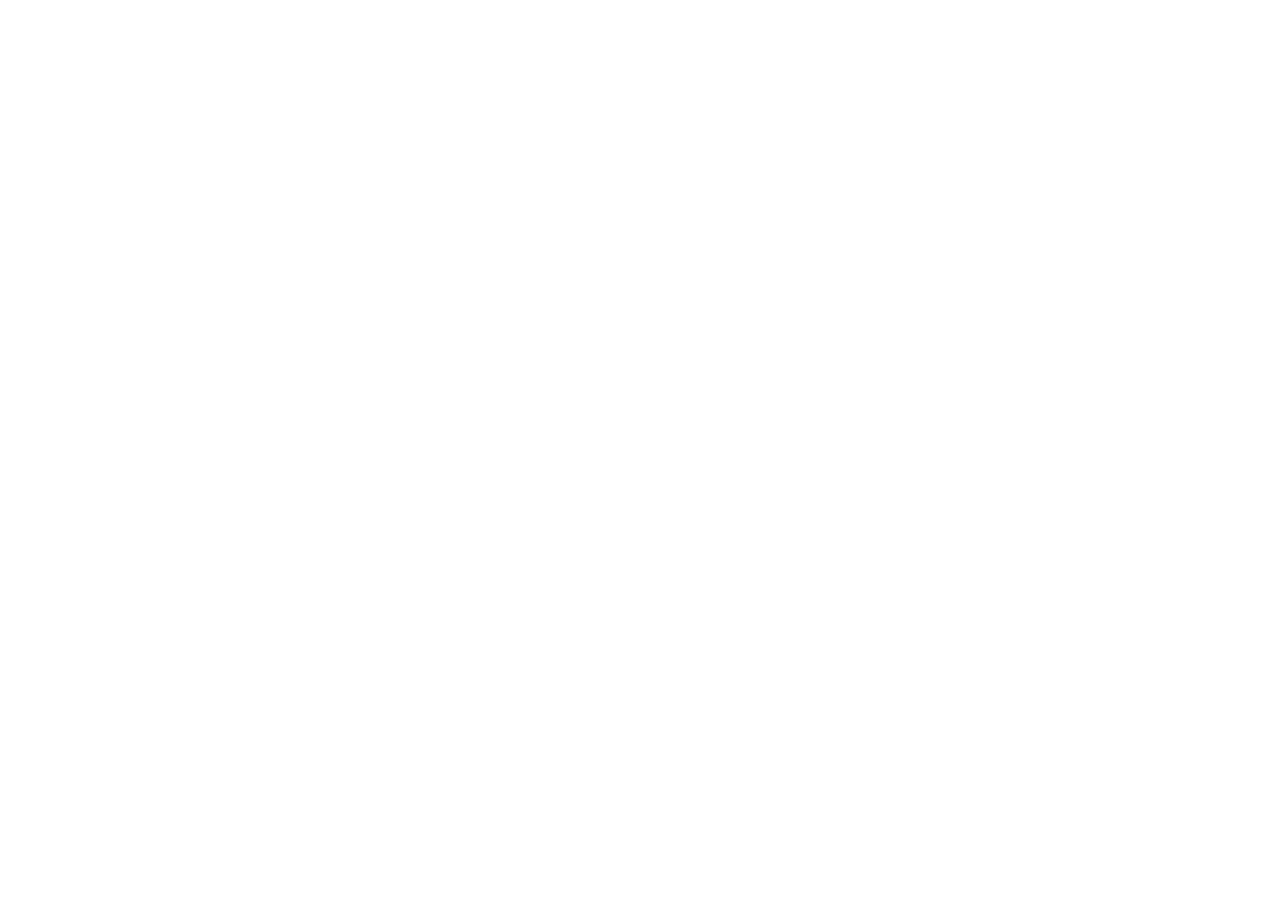
==== index.html @ a72b067f "Initial Project Version" ====
<!DOCTYPE html>
<html lang="en">
<head>
   <meta charset="UTF-8">
   <meta name="viewport" content="width=device-width, initial-scale=1.0">
   <meta http-equiv="X-UA-Compatible" content="ie=edge">          
   <link rel="stylesheet" href="style.css">
   <title>Webinar Registration</title>
</head>
<body>
   <header>

   </header>
   <main>

   </main>
   <footer>
      
   </footer>


   <script src="script.js"></script>
   <noscript>You need JavaScript to go on from here!</noscript>
</body>
</html>
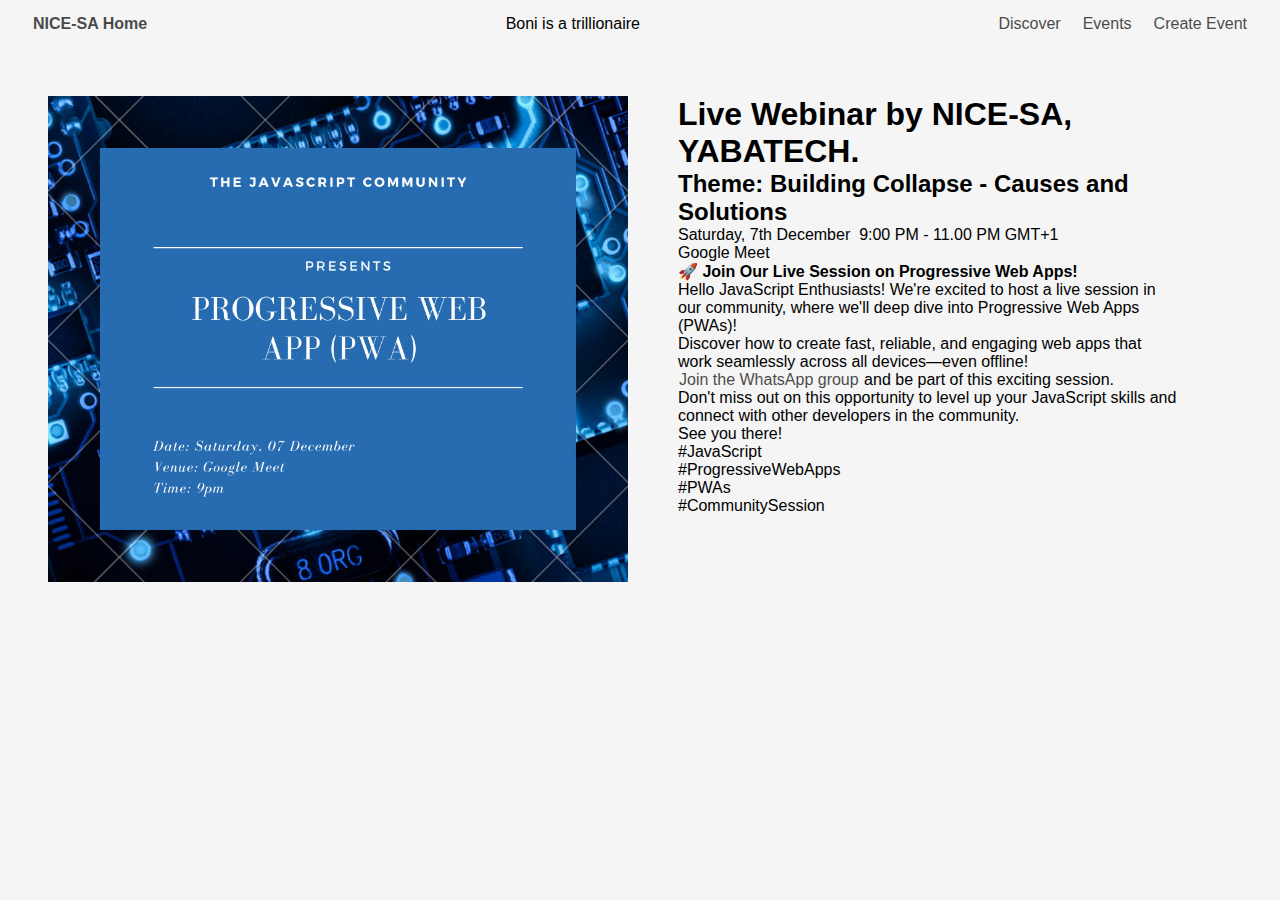
==== commit 760f0ee2: "Implemented Main Event Page Features       - Wrote HTML structure       - Added Styling (not done!) " ====
--- a/index.html
+++ b/index.html
@@ -1,25 +1,66 @@
 <!DOCTYPE html>
 <html lang="en">
-<head>
-   <meta charset="UTF-8">
-   <meta name="viewport" content="width=device-width, initial-scale=1.0">
-   <meta http-equiv="X-UA-Compatible" content="ie=edge">          
-   <link rel="stylesheet" href="style.css">
-   <title>Webinar Registration</title>
-</head>
-<body>
-   <header>
+  <head>
+    <meta charset="UTF-8" />
+    <meta name="viewport" content="width=device-width, initial-scale=1.0" />
+    <meta http-equiv="X-UA-Compatible" content="ie=edge" />
+    <link rel="stylesheet" href="./style.css" />
+    <title>Webinar Registration Form</title>
+  </head>
+  <body>
+    <header>
+      <a href="./404.html" class="home-button">NICE-SA Home</a>
+      <span id="current-time-and-date"></span>
+      <nav>
+        <a href="./404.html">
+          <p>Discover</p>
+        </a>
+        <a href="./404.html">
+          <p>Events</p>
+        </a>
+        <a href="./404.html">
+          <p>Create Event</p>
+        </a>
+      </nav>
+    </header>
+    <main>
+      <div class="event-image">
+        <img src="./event-flyer.jpg" alt="event-flyer" />
+      </div>
+      <div class="event-details">
+        <article>
+          <h1>Live Webinar by NICE-SA, YABATECH.</h1>
+          <h2>Theme: Building Collapse - Causes and Solutions</h2>
+          <time datetime="2024-12-01">Saturday, 7th December</time
+          >&nbsp;&nbsp;<time datetime="1800">9:00 PM - 11.00 PM GMT+1</time>
+          <div>
+            <p>Google Meet</p>
+          </div>
+        </article>
+        <article>
+          <p>
+            <strong class="strong-text">🚀 Join Our Live Session on Progressive Web Apps!</strong>
+            <br />
+            Hello JavaScript Enthusiasts! We&apos;re excited to host a live
+            session in our community, where we&apos;ll deep dive into
+            Progressive Web Apps (PWAs)! <br />Discover how to create fast,
+            reliable, and engaging web apps that work seamlessly across all
+            devices—even offline!<br /><a
+              href="https://chat.whatsapp.com/GoB9YcfyhgD9NXmeBSPFLG"
+              >Join the WhatsApp group</a
+            >
+            and be part of this exciting session. <br />Don&apos;t miss out on
+            this opportunity to level up your JavaScript skills and connect with
+            other developers in the community. <br />See you there!
+            <br />#JavaScript <br />
+            #ProgressiveWebApps <br />#PWAs <br />#CommunitySession
+          </p>
+        </article>
+      </div>
+    </main>
+    <footer></footer>
 
-   </header>
-   <main>
-
-   </main>
-   <footer>
-      
-   </footer>
-
-
-   <script src="script.js"></script>
-   <noscript>You need JavaScript to go on from here!</noscript>
-</body>
-</html>+    <script src="./script.js"></script>
+    <noscript>You need JavaScript to go on from here!</noscript>
+  </body>
+</html>
--- a/style.css
+++ b/style.css
@@ -0,0 +1,59 @@
+* {
+  margin: 0;
+  padding: 0;
+  box-sizing: border-box;
+  transition: all 100ms linear;
+  font-family: "Segoe UI", Tahoma, Geneva, Verdana, sans-serif;
+}
+body {
+  background-color: whitesmoke;
+}
+a {
+  text-decoration: none;
+  color: black;
+  padding: 1px;
+  opacity: 70%;
+}
+a:hover,
+a:focus-visible {
+   opacity: 100%;
+  border-bottom: 1px solid black;
+}
+a:active {
+  
+}
+header {
+  display: flex;
+  justify-content: space-between;
+  align-items: center;
+  padding: 0.5rem 2rem;
+  min-height: 3rem;
+}
+.home-button {
+  font-weight: 600;
+}
+.home-button:hover,
+.home-button:focus-visible {
+  border: none;
+}
+nav {
+  display: flex;
+  gap: 20px;
+}
+main {
+  margin-top: 3rem;
+  padding-inline: 3rem;
+  display: flex;
+  gap: 50px;
+}
+div.event-image {
+   display: flex;
+   justify-content: center;
+   align-items: center;
+}
+div.event-image > img {
+   width: 580px;
+}
+div.event-details {
+   max-width: 500px;
+}
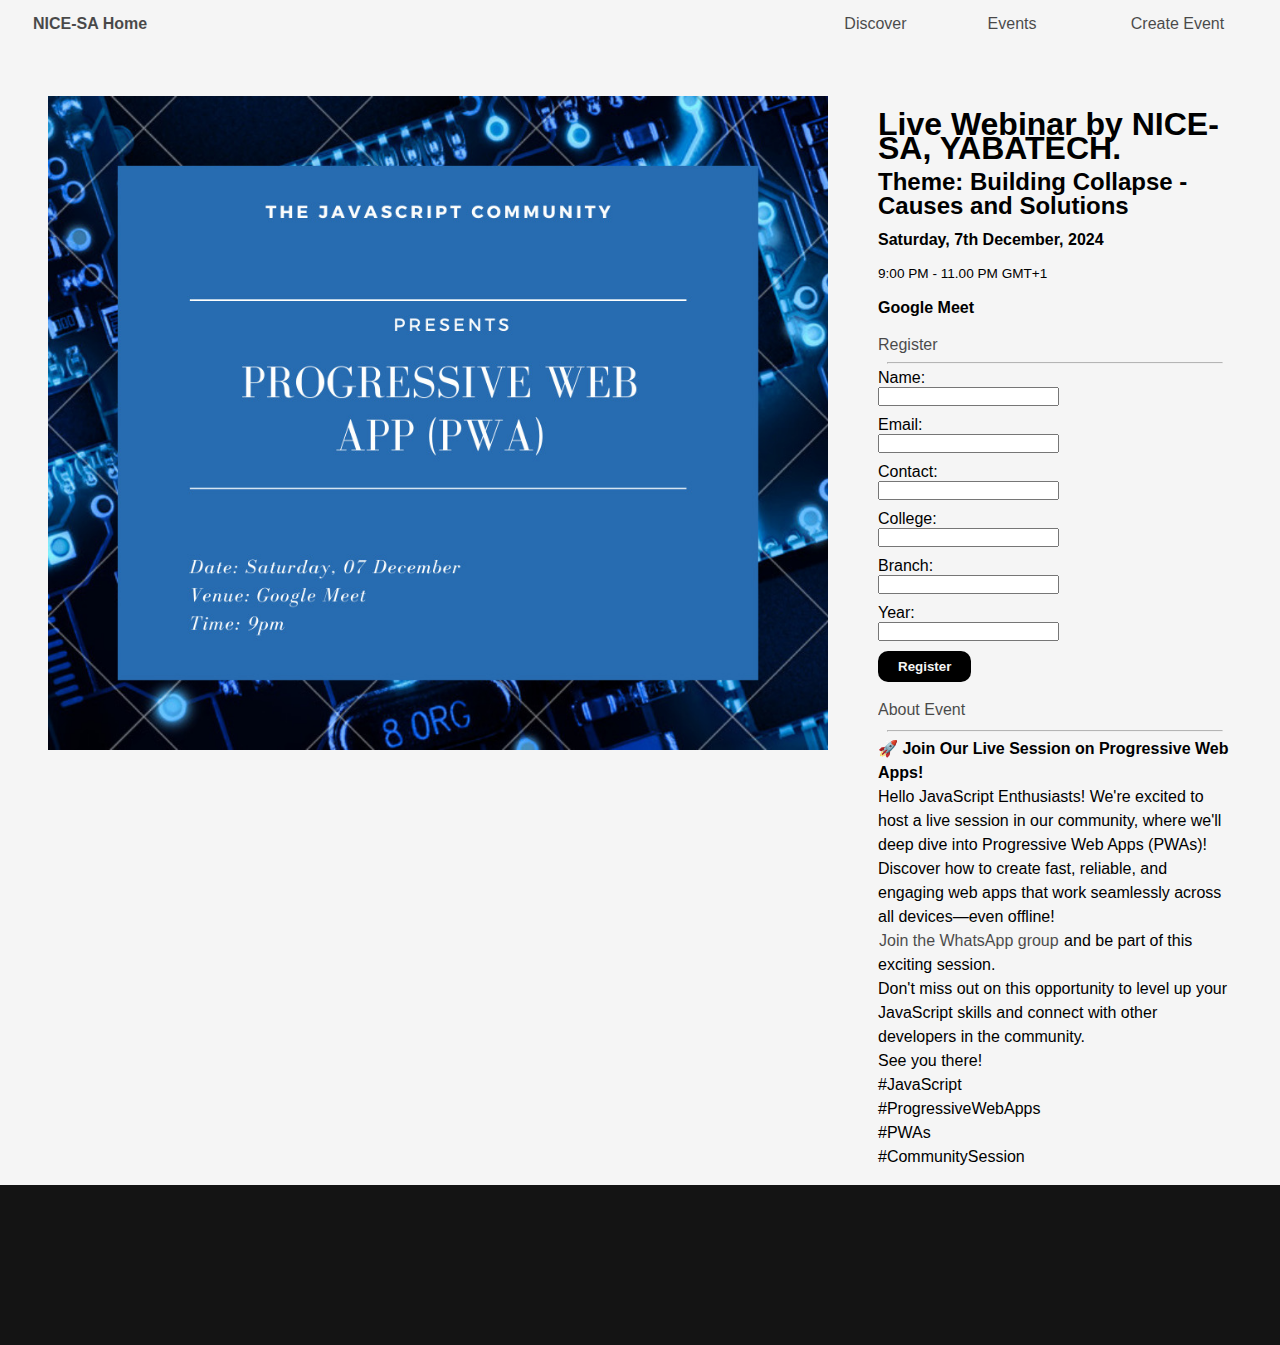
==== commit 8b942253: "Added Form functionality to HTML, additional styling, and Form Handler in JavaScript." ====
--- a/index.html
+++ b/index.html
@@ -10,7 +10,7 @@
   <body>
     <header>
       <a href="./404.html" class="home-button">NICE-SA Home</a>
-      <span id="current-time-and-date"></span>
+      <span id="current-time"></span>
       <nav>
         <a href="./404.html">
           <p>Discover</p>
@@ -28,18 +28,42 @@
         <img src="./event-flyer.jpg" alt="event-flyer" />
       </div>
       <div class="event-details">
-        <article>
+        <article class="event-intro">
           <h1>Live Webinar by NICE-SA, YABATECH.</h1>
           <h2>Theme: Building Collapse - Causes and Solutions</h2>
-          <time datetime="2024-12-01">Saturday, 7th December</time
-          >&nbsp;&nbsp;<time datetime="1800">9:00 PM - 11.00 PM GMT+1</time>
-          <div>
-            <p>Google Meet</p>
-          </div>
+          <time class="event-date" datetime="2024-12-01"
+            >Saturday, 7th December, 2024</time
+          >
+          <time class="event-time" datetime="1800"
+            >9:00 PM - 11.00 PM GMT+1</time
+          >
+          <p class="event-venue">Google Meet</p>
         </article>
+        <form id="registrationForm">
+          <p class="article-header">Register</p>
+          <hr />
+          <label for="name">Name:</label><br />
+          <input type="text" id="name" name="name" required /><br />
+          <label for="email">Email:</label><br />
+          <input type="email" id="email" name="email" required /><br />
+          <label for="contact">Contact:</label><br />
+          <input type="text" id="contact" name="contact" required /><br />
+          <label for="college">College:</label><br />
+          <input type="text" id="college" name="college" required /><br />
+          <label for="branch">Branch:</label><br />
+          <input type="text" id="branch" name="branch" required /><br />
+          <label for="year">Year:</label><br />
+          <input type="text" id="year" name="year" required /><br />
+          <button type="submit">Register</button>
+        </form>
+        <p id="submissionCounter"></p>
         <article>
+          <p class="article-header">About Event</p>
+          <hr />
           <p>
-            <strong class="strong-text">🚀 Join Our Live Session on Progressive Web Apps!</strong>
+            <strong class="strong-text"
+              >🚀 Join Our Live Session on Progressive Web Apps!</strong
+            >
             <br />
             Hello JavaScript Enthusiasts! We&apos;re excited to host a live
             session in our community, where we&apos;ll deep dive into
@@ -58,7 +82,9 @@
         </article>
       </div>
     </main>
-    <footer></footer>
+    <footer class="footer">
+
+    </footer>
 
     <script src="./script.js"></script>
     <noscript>You need JavaScript to go on from here!</noscript>
--- a/style.css
+++ b/style.css
@@ -4,6 +4,7 @@
   box-sizing: border-box;
   transition: all 100ms linear;
   font-family: "Segoe UI", Tahoma, Geneva, Verdana, sans-serif;
+  flex: 1;
 }
 body {
   background-color: whitesmoke;
@@ -16,11 +17,11 @@
 }
 a:hover,
 a:focus-visible {
-   opacity: 100%;
+  opacity: 100%;
   border-bottom: 1px solid black;
 }
-a:active {
-  
+h1 {
+  font-size: xx-large;
 }
 header {
   display: flex;
@@ -38,22 +39,72 @@
 }
 nav {
   display: flex;
-  gap: 20px;
+  justify-content: center;
+  align-items: center;
+  gap: 25px;
 }
 main {
   margin-top: 3rem;
   padding-inline: 3rem;
   display: flex;
   gap: 50px;
+  align-items: flex-start;
+}
+article {
+  margin-block: 1rem;
+  line-height: 1.5rem;
+}
+article.event-intro {
+  display: flex;
+  flex-direction: column;
+  row-gap: 10px;
 }
 div.event-image {
-   display: flex;
-   justify-content: center;
-   align-items: center;
+  display: flex;
+  justify-content: center;
+  align-items: center;
+  max-width: 780px;
 }
 div.event-image > img {
-   width: 580px;
+  width: 780px;
 }
 div.event-details {
-   max-width: 500px;
+  max-width: 580px;
 }
+time.event-time {
+  font-size: 0.85rem;
+}
+span#current-time,
+time.event-date,
+p.event-venue {
+  font-weight: 700;
+}
+p.article-header {
+  opacity: 70%;
+  margin-bottom: 8px;
+}
+p + hr {
+  max-width: 95%;
+  margin-inline: auto;
+  opacity: 70%;
+  margin-bottom: 5px;
+}
+form > input {
+  margin-bottom: 10px;
+}
+form > button {
+  padding: 8px 20px;
+  font-weight: 700;
+  background-color: black;
+  border: none;
+  color: whitesmoke;
+  border-radius: 10px;
+}
+button:hover,
+button:focus-visible {
+  opacity: 80%;
+}
+footer.footer {
+  min-height: 10rem;
+  background-color: #141414;
+}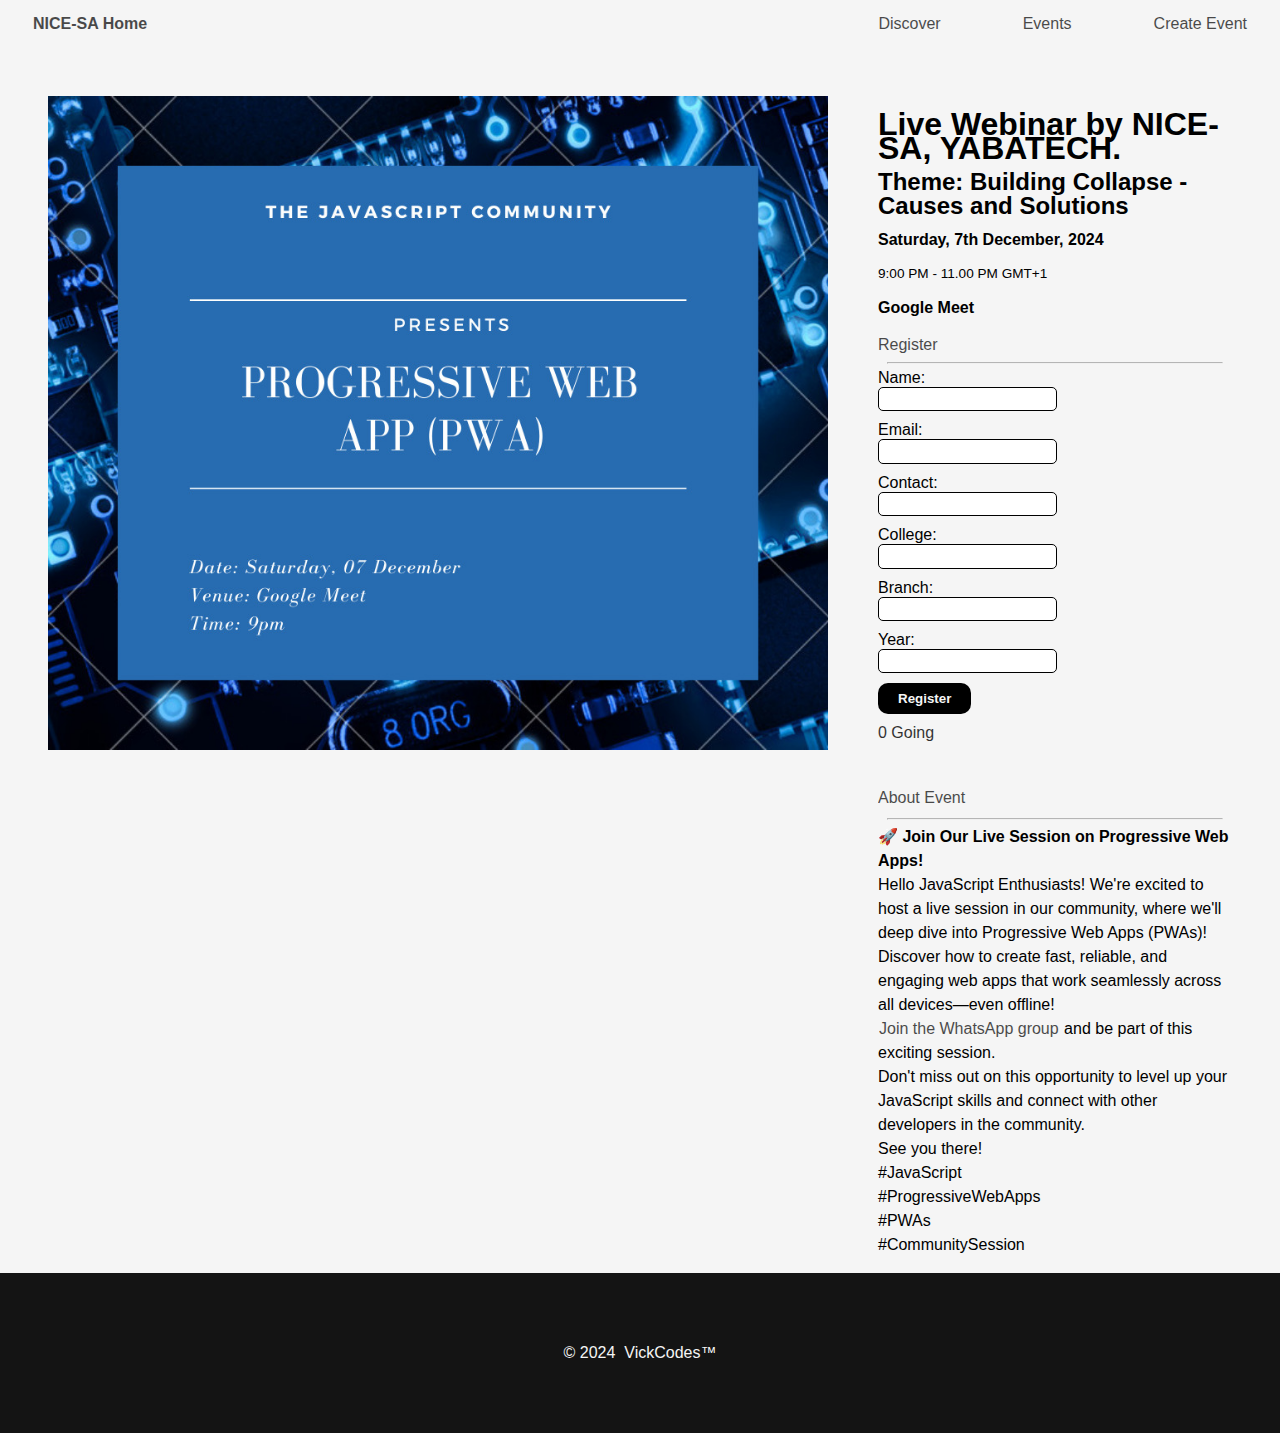
==== commit a89e41af: "Final Project Version       - Added Modal message box with styling and logic for Improved UX       -" ====
--- a/index.html
+++ b/index.html
@@ -56,7 +56,8 @@
           <input type="text" id="year" name="year" required /><br />
           <button type="submit">Register</button>
         </form>
-        <p id="submissionCounter"></p>
+        <p id="submissionCounter">0 Going</p>
+        <p id="modal">&nbsp;</p>
         <article>
           <p class="article-header">About Event</p>
           <hr />
@@ -83,7 +84,7 @@
       </div>
     </main>
     <footer class="footer">
-
+      <p>&copy;&nbsp;2024&nbsp;&nbsp;VickCodes&trade;</p>
     </footer>
 
     <script src="./script.js"></script>
--- a/style.css
+++ b/style.css
@@ -4,7 +4,7 @@
   box-sizing: border-box;
   transition: all 100ms linear;
   font-family: "Segoe UI", Tahoma, Geneva, Verdana, sans-serif;
-  flex: 1;
+  /* flex: 1; */
 }
 body {
   background-color: whitesmoke;
@@ -41,7 +41,7 @@
   display: flex;
   justify-content: center;
   align-items: center;
-  gap: 25px;
+  gap: 5rem;
 }
 main {
   margin-top: 3rem;
@@ -74,6 +74,10 @@
 time.event-time {
   font-size: 0.85rem;
 }
+p#submissionCounter {
+  opacity: 80%;
+  margin-block: 10px;
+}
 span#current-time,
 time.event-date,
 p.event-venue {
@@ -91,6 +95,10 @@
 }
 form > input {
   margin-bottom: 10px;
+  line-height: 1.4rem;
+  border-radius: 5px;
+  border: 1px solid black;
+  max-width: 400px;
 }
 form > button {
   padding: 8px 20px;
@@ -107,4 +115,18 @@
 footer.footer {
   min-height: 10rem;
   background-color: #141414;
+  color: whitesmoke;
+  text-align: center;
+  display: flex;
+  justify-content: center;
+  align-items: center;
+}
+p.modal {
+  padding: 5px 10px;
+  background-color: green;
+  color: white;
+  border-radius: 5px;
+}
+p.modal-hidden {
+  display: none;
 }